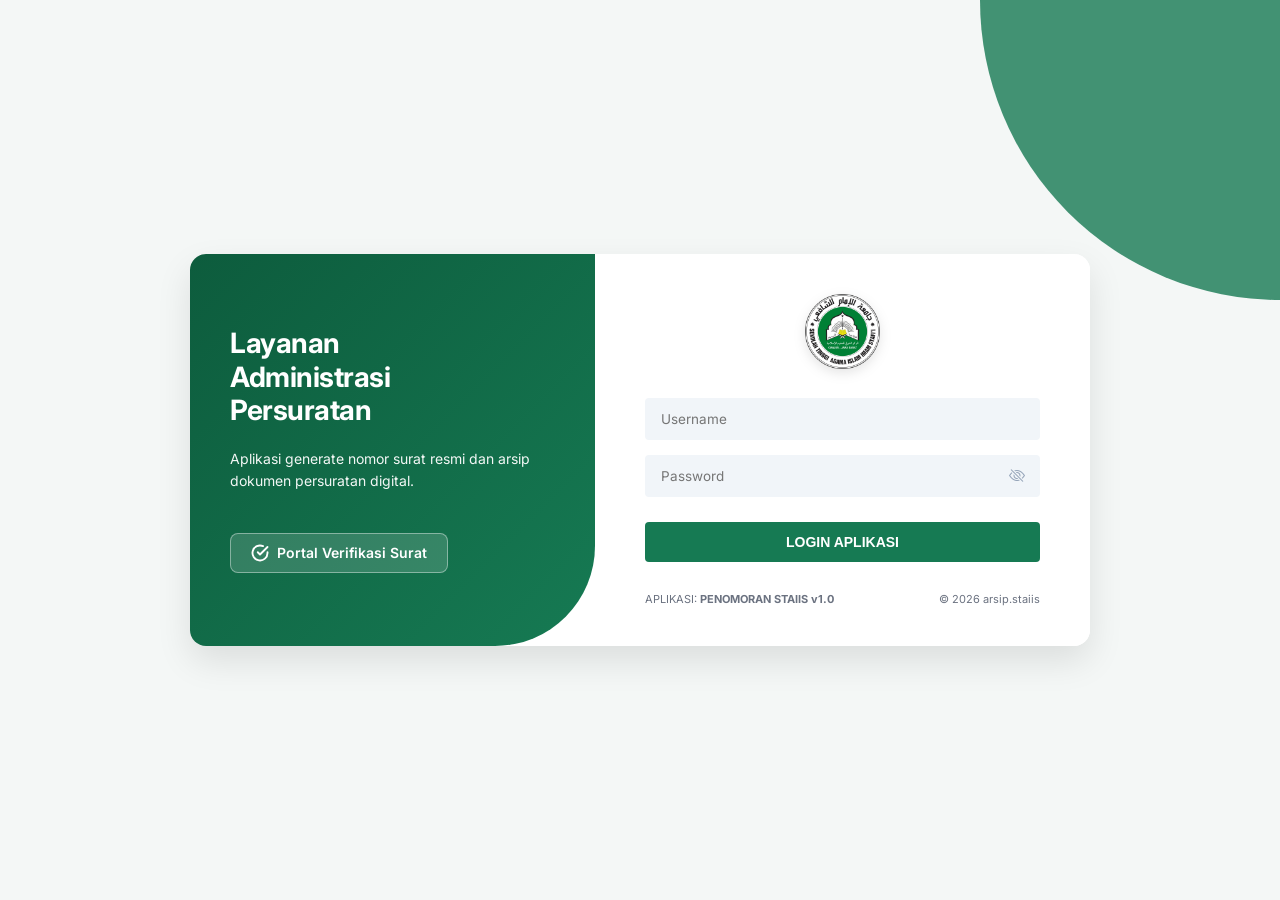
==== index.html @ be19c891 "Update index.html" ====
<!DOCTYPE html>
<html lang="id">
<head>
    <meta charset="UTF-8">
    <meta name="viewport" content="width=device-width, initial-scale=1.0">
    <title>Sistem Penomoran STAIIS</title>
    <!-- Mencegah Browser Menyimpan Cache Halaman -->
    <meta http-equiv="Cache-Control" content="no-cache, no-store, must-revalidate">
    <meta http-equiv="Pragma" content="no-cache">
    <meta http-equiv="Expires" content="0">
    <!-- Font Modern dari Google -->
    <link href="https://fonts.googleapis.com/css2?family=Inter:wght@400;500;600;700&family=Lora:wght@600;700&display=swap" rel="stylesheet">
    
    <!-- Memanggil file CSS yang sudah dipisah -->
    <link rel="stylesheet" href="style.css">
    <script>
    // Mencegah browser menampilkan halaman dari cache setelah logout
    window.addEventListener("pageshow", function (event) {
        if (event.persisted || (performance && performance.getEntriesByType("navigation")[0].type === "back_forward")) {
            // Periksa ulang apakah sesi masih ada di sessionStorage
            if (!sessionStorage.getItem('userRole')) {
                window.location.replace('login.html');
            }
        }
    });
</script>
</head>
<script>
        // GUNAKAN KODE INI:
if (!sessionStorage.getItem('userRole')) {
    // Menampilkan modal modern
    document.getElementById('loginAlertModal').classList.add('show');
    // Mengunci background agar tidak bisa digulir
    document.body.style.overflow = 'hidden'; 
}

// Fungsi saat tombol "Oke, Paham" ditekan
function redirectToLogin() {
    window.location.href = 'login.html';
}
</script>
<body>
    <script>
        // 1. Pengecekan langsung saat halaman dirender
        if (!sessionStorage.getItem('userRole')) {
            window.location.replace('login.html');
        }

        // 2. Pengecekan khusus jika pengguna menekan tombol Back (BFCache)
        window.addEventListener("pageshow", function (event) {
            if (event.persisted || (window.performance && window.performance.navigation.type === 2)) {
                if (!sessionStorage.getItem('userRole')) {
                    window.location.replace('login.html');
                }
            }
        });
    </script>
    
    <!-- (Kode Latar Belakang dan Header Anda di bawah sini) -->
    <!-- HEADER MODERN -->
   <header class="header-section">
        <div class="header-container">
            
            <div class="header-top-wrapper">
                <!-- KIRI: Logo dan Judul -->
                <div class="logo-title-group">
                    <img src="logo.png" alt="Logo STAIIS" class="header-logo">
                    <div class="header-title-wrapper">
                        <span class="overline">LAYANAN ADMINISTRASI PERSURATAN</span>
                        <h1 class="header-title">Sistem Penomoran STAIIS</h1>
                    </div>
                </div>

                <!-- KANAN: Tombol Logout -->
                <button onclick="logoutSistem()" class="btn-logout" title="Keluar Sistem">
                    <svg viewBox="0 0 24 24" width="16" height="16" stroke="currentColor" stroke-width="2.5" fill="none" stroke-linecap="round" stroke-linejoin="round">
                        <path d="M9 21H5a2 2 0 0 1-2-2V5a2 2 0 0 1 2-2h4"></path>
                        <polyline points="16 17 21 12 16 7"></polyline>
                        <line x1="21" y1="12" x2="9" y2="12"></line>
                    </svg>
                    <span class="logout-text">Logout</span>
                </button>
            </div>

            <p class="header-subtitle">Aplikasi pembuatan nomor surat resmi dan arsip dokumen digital.</p>
            
            <div class="nav-tabs">
                <button class="nav-tab active" onclick="switchTab('penomoran', this)">Ambil Nomor</button>
                <button class="nav-tab" onclick="switchTab('upload', this)">Upload Scan</button>
                <button class="nav-tab" onclick="switchTab('arsip', this)">Arsip Dokumen</button>
            </div>
            
        </div>
    </header>

    <!-- KONTEN UTAMA -->
    <main class="main-content">

        <!-- TAB 1: AMBIL NOMOR SURAT -->
        <div id="penomoran" class="tab-content active form-section">
            
            <!-- KOTAK HASIL GABUNGAN MODERN (Pesan, Nomor & QR Code) -->
            <div class="result-box" id="resultBox">
                <button type="button" class="result-close" onclick="document.getElementById('resultBox').style.display='none'" title="Tutup">&times;</button>
                
                <div class="result-header">
                    <div class="success-icon">
                        <svg viewBox="0 0 24 24"><path d="M22 11.08V12a10 10 0 1 1-5.93-9.14" fill="none" stroke="currentColor" stroke-width="2.5" stroke-linecap="round" stroke-linejoin="round"></path><polyline points="22 4 12 14.01 9 11.01" fill="none" stroke="currentColor" stroke-width="2.5" stroke-linecap="round" stroke-linejoin="round"></polyline></svg>
                    </div>
                    <div class="result-header-text">
                        <strong>Nomor berhasil direkam!</strong> Silakan salin nomor, atau klik kanan pada QR Code untuk menyisipkannya ke dalam dokumen surat Anda.
                    </div>
                </div>
            
                <hr class="result-divider">
            
                <!-- Layout Proporsional Flexbox -->
                <div style="display: flex; gap: 24px; align-items: stretch; flex-wrap: wrap;">
                    
                    <!-- Bagian Kiri (Nomor Surat & Keterangan) -->
                    <div style="flex: 1; min-width: 260px; display: flex; flex-direction: column; justify-content: space-between; gap: 14px;">
                        <div>
                            <div class="result-label" style="margin-bottom: 6px;">NOMOR SURAT ANDA:</div>
                            <div class="result-number-container">
                                <div class="result-number" id="resultNumberText"></div>
                                <button type="button" class="copy-btn" onclick="copyNumber()" title="Salin Nomor">
                                    <svg viewBox="0 0 24 24" width="20" height="20" stroke="currentColor" stroke-width="2" fill="none" stroke-linecap="round" stroke-linejoin="round">
                                        <rect x="9" y="9" width="13" height="13" rx="2" ry="2"></rect>
                                        <path d="M5 15H4a2 2 0 0 1-2-2V4a2 2 0 0 1 2-2h9a2 2 0 0 1 2 2v1"></path>
                                    </svg>
                                </button>
                            </div>
                        </div>
                        <div>
                            <div class="result-label" style="margin-bottom: 6px;">KETERANGAN:</div>
                            <div class="result-desc" id="resultDescText" style="margin-top: 0;"></div>
                    </div>
            </div>
                    <!-- Bagian Kanan (QR Code Card) -->
                    <div style="flex: 0 0 auto; background: white; padding: 14px 16px; border-radius: 10px; border: 1px solid #e5e7eb; box-shadow: 0 4px 6px rgba(0,0,0,0.02); display: flex; flex-direction: column; align-items: center; justify-content: center; margin: 0 auto;">
                        <img id="qrCodeImage" src="" alt="QR Code" style="width: 105px; height: 105px; display: block; object-fit: contain;">
                        <div style="font-size: 11px; color: var(--text-gray); margin-top: 8px; font-weight: 600; letter-spacing: 0.5px;">SCAN UNTUK CEK</div>
                    </div>
            
                </div>
            </div>
            <!-- Status Loading Data Referensi -->
            <div id="loadingStatus" style="margin-bottom:15px; color:var(--text-gray); font-size:14px;">Memuat data referensi...</div>
            
            <form id="formPenomoran">
                <div class="form-group">
                    <label class="form-label">Tanggal Surat</label>
                    <input type="date" id="tanggal" class="form-control" required>
                </div>
                <div class="form-group">
                    <label class="form-label">Nama Divisi</label>
                    <select id="divisi" class="form-control" required>
                        <option value="" disabled selected>Memuat referensi...</option>
                    </select>
                </div>
                <div class="form-group">
                    <label class="form-label">Jenis Surat</label>
                    <select id="jenis" class="form-control" required>
                        <option value="" disabled selected>Memuat referensi...</option>
                    </select>
                </div>
                <div class="form-group">
                    <label for="jumlahGenerate" class="form-label">Jumlah Surat</label>
                    <input type="number" id="jumlahGenerate" class="form-control" placeholder="Contoh: 50" min="1" max="100" value="1">
                </div>

                <div class="form-group full-width">
                    <label class="form-label">Keterangan (Wajib Diisi)</label>
                    <input type="text" id="keterangan" class="form-control" required placeholder="Catatan perihal surat..." autocomplete="off">
                </div>

                <button type="submit" id="btnSubmitPenomoran" class="btn-primary full-width">Buat Nomor</button>
            </form>
        </div>

        <!-- TAB 2: UPLOAD BERKAS SCAN -->
        <div id="upload" class="tab-content form-section">
            <form id="formUpload">
                <div class="form-group full-width">
                    <label class="form-label">Nomor Surat (Tanpa Spasi)</label>
                    <input type="text" id="upload_nomor" class="form-control" required placeholder="Contoh: 001/Ket-SK/STAIIS/VII/26" 
                           pattern="[^\s]+" title="Tidak boleh ada spasi" oninput="this.value = this.value.replace(/\s/g, '')">
                </div>
                <div class="form-group full-width file-upload-box">
                    <label class="form-label" style="margin-bottom: 15px;">Upload Hasil Scan (Format PDF)</label>
                    <input type="file" id="upload_file" class="form-control" accept=".pdf" required>
                </div>
                <button type="submit" id="btnSubmitUpload" class="btn-primary full-width">Upload</button>
            </form>
        </div>

        <!-- TAB 3: ARSIP DOKUMEN -->
        <div id="arsip" class="tab-content form-section">
            
            <div class="archive-header-wrapper">
                <div class="archive-controls">
                    <div class="search-box">
                        <!-- Perhatikan penambahan debounceSearch() di sini -->
                        <input type="text" id="searchInput" class="form-control" placeholder="Cari nomor / keterangan..." oninput="debounceSearch()">
                    </div>
                    
                    <div class="archive-actions">
                        <div class="filter-dropdown-wrapper">
                            <button class="icon-btn" id="filterBtn" onclick="toggleFilterMenu()" title="Filter Data">
                                <svg viewBox="0 0 24 24"><polygon points="22 3 2 3 10 12.46 10 19 14 21 14 12.46 22 3"></polygon></svg>
                            </button>
                            <div id="filterMenu" class="filter-menu">
                                <label>Divisi</label>
                                <select id="filterDivisi" onchange="renderTabelArsip()"><option value="">Semua Divisi</option></select>
                                <label>Jenis Surat</label>
                                <select id="filterJenis" onchange="renderTabelArsip()"><option value="">Semua Jenis</option></select>
                                <label>Tahun Akademik</label>
                                <select id="filterTahunAkademik" onchange="renderTabelArsip()"><option value="">Semua Tahun</option></select>
                                <label>Berkas PDF</label>
                                <select id="filterBerkas" onchange="renderTabelArsip()">
                                    <option value="">Semua Berkas</option>
                                    <option value="belum">Belum Ada PDF</option>
                                </select>
                                <button type="button" class="reset-filter-btn" onclick="resetFilter()">Reset Filter</button>
                            </div>
                        </div>

                        <button class="icon-btn" id="sortBtn" onclick="toggleSortOrder()" title="Urutan (Terbaru/Terlama)">
                            <svg id="sortIcon" viewBox="0 0 24 24"><path d="M4 6h16M4 12h10M4 18h4"/></svg>
                        </button>
                        <button class="icon-btn" id="refreshBtn" onclick="handleRefresh()" title="Segarkan Data">
                            <svg id="refreshIcon" viewBox="0 0 24 24">
                                <path d="M21 12a9 9 0 1 1-9-9c2.52 0 4.93 1 6.74 2.74L21 8"></path>
                                <path d="M21 3v5h-5"></path>
                            </svg>
                        </button>
                    </div>
                </div>
            </div>

            <div class="table-scroll-wrapper" id="tableScrollWrapper">
                <table id="mainTable">
                    <thead>
                        <tr id="tableHeaderRow">
                            <th class="col-tanggal">Tanggal</th>
                            <th class="col-ta">Tahun<br>Akademik</th>
                            <th class="col-divisi">Divisi</th>
                            <th class="col-jenis">Jenis</th>
                            <th class="col-nomor">Nomor Surat</th>
                            <th class="col-keterangan">Keterangan</th>
                            <th class="col-berkas">Berkas</th>
                        </tr>
                    </thead>
                    <tbody id="badanTabel">
                        <tr><td colspan="8" style="text-align:center;">Memuat data...</td></tr>
                    </tbody>
                </table>
            </div>
            <!-- MULAI: PAGINATION CONTROLS (BARU) -->
            <div id="paginationControls" style="display: flex; justify-content: space-between; align-items: center; margin-top: 15px; padding: 0 5px; flex-wrap: wrap; gap: 10px;">
                <div id="paginationInfo" style="font-size: 13px; color: #64748b; font-weight: 500;">
                    Menampilkan 0 data
                </div>
                <div style="display: flex; gap: 8px;">
                    <button type="button" id="btnPrevPage" onclick="gantiHalaman(-1)" style="padding: 6px 14px; border: 1px solid #e5e7eb; background: #ffffff; color: #374151; font-weight: 600; border-radius: 6px; cursor: pointer; transition: 0.2s; font-size: 13px;">
                        Sebelumnya
                    </button>
                    <button type="button" id="btnNextPage" onclick="gantiHalaman(1)" style="padding: 6px 14px; border: 1px solid #e5e7eb; background: #ffffff; color: #374151; font-weight: 600; border-radius: 6px; cursor: pointer; transition: 0.2s; font-size: 13px;">
                        Selanjutnya
                    </button>
                </div>
            </div>
        </div>

    </main>

    <!-- TOAST & MODAL -->
    <div id="toast">Pesan notifikasi</div>

    <div id="modalEdit" class="modal-overlay">
        <div class="modal-content">
            <div class="modal-header">
                <h3>Edit Arsip</h3>
                <button class="close-btn" onclick="tutupModal()">&times;</button>
            </div>
            <form id="formEdit">
                <input type="hidden" id="edit_old_nomor">
                <div class="form-group full-width">
                    <label class="form-label">Tanggal Surat</label>
                    <input type="text" id="edit_tanggal" class="form-control" required>
                </div>
                <div class="form-group">
                    <label class="form-label">Divisi</label>
                    <input type="text" id="edit_divisi" class="form-control" required>
                </div>
                <div class="form-group">
                    <label class="form-label">Jenis</label>
                    <input type="text" id="edit_jenis" class="form-control" required>
                </div>
                <div class="form-group full-width">
                    <label class="form-label">Nomor Surat</label>
                    <input type="text" id="edit_nomor" class="form-control" required>
                </div>
                <div class="form-group full-width">
                    <label class="form-label">Keterangan</label>
                    <input type="text" id="edit_keterangan" class="form-control" required>
                </div>
                <div class="form-group full-width">
                    <label for="editBerkas">Link Berkas PDF (Opsional)</label>
                    <input type="url" id="editBerkas" class="form-control" placeholder="Masukkan link Google Drive atau PDF">
                    <small style="color: #64748b; font-size: 11px; margin-top: 5px; display: block;">Kosongkan jika belum ada berkas, atau tempel (paste) link baru untuk memperbarui.</small>
                </div>
                <button type="submit" id="btnSubmitEdit" class="btn-primary full-width">Simpan Perubahan</button>
            </form>
        </div>
    </div>

    <!-- Memanggil file JavaScript yang sudah dipisah -->
     <script src="script.js?v=v14"></script>
<!-- Modal Konfirmasi Logout Modern -->
    <div id="logoutModal" class="custom-modal-overlay">
        <div class="custom-modal-box">
            <div class="custom-modal-icon">
                <svg viewBox="0 0 24 24" width="28" height="28" stroke="currentColor" stroke-width="2" fill="none" stroke-linecap="round" stroke-linejoin="round">
                    <path d="M9 21H5a2 2 0 0 1-2-2V5a2 2 0 0 1 2-2h4"></path>
                    <polyline points="16 17 21 12 16 7"></polyline>
                    <line x1="21" y1="12" x2="9" y2="12"></line>
                </svg>
            </div>
            <h3 class="custom-modal-title">Keluar dari sistem?</h3>
            <p class="custom-modal-desc">Anda harus login kembali untuk dapat mengakses layanan persuratan.</p>
            <div class="custom-modal-actions">
                <button class="btn-cancel" onclick="tutupLogoutModal()">Batal</button>
                <button class="btn-confirm-logout" onclick="prosesLogout()">Keluar</button>
            </div>
        </div>
    </div>
    <!-- Modal Peringatan Belum Login -->
    <div id="loginAlertModal" class="custom-modal-overlay">
        <div class="custom-modal-box">
            <!-- Ikon Gembok (Kuning/Oranye) -->
            <div class="custom-modal-icon" style="background: #fef3c7; color: #d97706;">
                <svg viewBox="0 0 24 24" width="28" height="28" stroke="currentColor" stroke-width="2" fill="none" stroke-linecap="round" stroke-linejoin="round">
                    <rect x="3" y="11" width="18" height="11" rx="2" ry="2"></rect>
                    <path d="M7 11V7a5 5 0 0 1 10 0v4"></path>
                </svg>
            </div>
            <h3 class="custom-modal-title">Akses Ditolak</h3>
            <p class="custom-modal-desc">Anda belum login! Silakan login terlebih dahulu untuk mengakses layanan persuratan.</p>
            <div class="custom-modal-actions">
                <button class="btn-confirm-login" onclick="redirectToLogin()">Oke, Paham</button>
            </div>
        </div>
    </div>
    <!-- Notifikasi Modern (Toast) -->
    <div id="toastNotification" class="toast-notification">
        <svg viewBox="0 0 24 24" width="20" height="20" stroke="currentColor" stroke-width="2" fill="none" stroke-linecap="round" stroke-linejoin="round">
            <path d="M22 11.08V12a10 10 0 1 1-5.93-9.14"></path>
            <polyline points="22 4 12 14.01 9 11.01"></polyline>
        </svg>
        <span id="toastMessage">Teks berhasil disalin!</span>
    </div>
</body>
</html>
---- style.css ----
:root {
    /* Warna Modern */
    --primary-dark: #0d5c3d;
    --primary-light: #167a53;
    --bg-color: #f4f7f6;
    --card-bg: #ffffff;
    --text-dark: #1f2937;
    --text-gray: #6b7280;
    --border-color: #e5e7eb;
    --radius-lg: 16px;
    --radius-md: 12px;
    --shadow-sm: 0 4px 6px -1px rgba(0, 0, 0, 0.05);
    --shadow-md: 0 10px 15px -3px rgba(0, 0, 0, 0.05);

    /* Warna Fungsional (dipertahankan dari kode lama) */
    --staiis-green: #128246;
    --staiis-green-hover: #0e6b39;
    --bg-light: #f7f9fc;
    --border-light: #e1e4e8;
    --warning-bg: #ecfdf5;
    --warning-text: #065f46;
    --warning-border: #a5d6a7;
}

* { margin: 0; padding: 0; box-sizing: border-box; }
body { font-family: 'Inter', sans-serif; background-color: var(--bg-color); color: var(--text-dark); padding-bottom: 50px; }

/* --- HEADER & NAVIGATION MODERN --- */
.header-section {
    background: linear-gradient(135deg, var(--primary-dark) 0%, var(--primary-light) 100%);
    color: white;
    padding: 40px 20px 80px 20px;
    border-bottom-left-radius: 24px;
    border-bottom-right-radius: 24px;
}
.header-container { max-width: 1050px; margin: 0 auto; }
.overline { font-size: 12px; text-transform: uppercase; letter-spacing: 1.5px; font-weight: 600; color: #a7f3d0; margin-bottom: 12px; display: block; }
.header-title { font-family: 'Lora', serif; font-size: 36px; font-weight: 700; line-height: 1.2; margin-bottom: 12px; }
.header-subtitle { font-size: 15px; color: #d1fae5; margin-bottom: 30px; max-width: 600px; }

.nav-tabs { display: flex; gap: 20px; border-bottom: 1px solid rgba(255,255,255,0.2); overflow-x: auto; }
.nav-tab {
    background: none; border: none; color: white; font-family: inherit; font-size: 14px; font-weight: 600;
    padding-bottom: 12px; text-transform: uppercase; opacity: 0.7; transition: 0.3s; white-space: nowrap; cursor: pointer;
}
.nav-tab.active { opacity: 1; border-bottom: 3px solid white; }

/* --- EFEK HOVER TAB NAVIGASI (Garis Bawah & Terangkat) --- */

.nav-tab {
    transition: all 0.3s ease;
    /* Memberikan garis bawah transparan secara default agar letak teks tidak "melompat/goyang" saat disorot */
    border-bottom: 3px solid transparent; 
}

.nav-tab:not(.active):hover {
    background-color: transparent; /* Tanpa background kotak */
    color: #ffffff; /* Teks putih menyala */
    opacity: 0.7; /* Tingkat keredupan (70% terlihat, 30% transparan) */
    transform: translateY(-2px); /* Efek teks dan garis terangkat naik */
    border-bottom: 3px solid rgba(255, 255, 255, 0.7); /* Memunculkan garis bawah putih yang juga redup */
    cursor: pointer;
}
/* --- MAIN CONTENT & FORMS --- */
.main-content { max-width: 1050px; margin: -40px auto 40px auto; padding: 0 20px; }
.tab-content { display: none; }
.tab-content.active { display: block; animation: fadeIn 0.4s; }
@keyframes fadeIn { from { opacity: 0; transform: translateY(10px); } to { opacity: 1; transform: translateY(0); } }

.form-section { background-color: var(--card-bg); border-radius: var(--radius-lg); padding: 30px; box-shadow: var(--shadow-md); border: 1px solid var(--border-color); }
form { display: grid; grid-template-columns: 1fr 1fr; gap: 20px; }
.form-group { display: flex; flex-direction: column; }
.form-label { display: block; font-size: 13px; font-weight: 600; color: var(--text-dark); margin-bottom: 8px; text-transform: uppercase; }

.form-control {
    width: 100%; padding: 12px 16px; border: 1px solid var(--border-color); border-radius: 8px;
    font-size: 15px; color: var(--text-dark); background-color: #f9fafb; transition: all 0.2s ease; font-family: inherit;
}
.form-control:focus { outline: none; border-color: var(--primary-light); background-color: white; box-shadow: 0 0 0 3px rgba(22, 122, 83, 0.1); }
.full-width { grid-column: 1 / -1; }

.btn-primary {
    background: var(--primary-dark); color: white; border: none; padding: 16px; border-radius: 10px;
    font-size: 16px; font-weight: 700; cursor: pointer; margin-top: 10px; transition: all 0.2s; font-family: inherit;
}
.btn-primary:hover:not(:disabled) { background: var(--primary-light); box-shadow: 0 6px 12px rgba(18, 130, 70, 0.3); }
.btn-primary:disabled { background: #cbd5e0; cursor: wait; }

.file-upload-box { border: 2px dashed var(--border-color); padding: 30px; text-align: center; border-radius: 10px; background: #f9fafb; }

/* --- NOTIFIKASI TANDA X DI KANAN ATAS --- */
.reminder-box {
    display: none; background: var(--warning-bg); border: 1px solid var(--warning-border);
    color: var(--warning-text); padding: 16px 40px 16px 16px; border-radius: var(--radius-md); margin-bottom: 25px; font-size: 14px; position: relative;
}
.reminder-close {
    position: absolute; top: 12px; right: 16px; background: none; border: none;
    font-size: 20px; cursor: pointer; color: var(--warning-text); line-height: 1; font-weight: bold;
}

/* --- TABEL & ARSIP --- */
.archive-header-wrapper { position: sticky; top: 0; background: #ffffff; z-index: 99; padding-bottom: 5px; margin-bottom: 15px;}
.archive-controls { display: flex; gap: 15px; align-items: center; flex-wrap: wrap; justify-content: space-between; padding: 10px 0; }
.search-box { width: 280px; }

.archive-actions { display: flex; gap: 10px; align-items: center; }
.filter-dropdown-wrapper { position: relative; }
/* --- EFEK INTERAKTIF MODERN UNTUK IKON KONTROL (FILTER/SORT) --- */
.icon-btn {
    background: var(--card-bg); 
    border: 1px solid var(--border-color); 
    padding: 12px 15px; 
    border-radius: 12px; 
    cursor: pointer; 
    display: flex; 
    align-items: center; 
    justify-content: center; 
    color: var(--text-gray);
    box-shadow: 0 2px 4px rgba(0,0,0,0.02);
    /* Animasi halus saat disorot mouse */
    transition: all 0.3s cubic-bezier(0.4, 0, 0.2, 1); 
}
.icon-btn:hover { 
    background: #ffffff; 
    border-color: var(--staiis-green); 
    color: var(--staiis-green);
    transform: translateY(-3px); /* Efek melayang (naik) */
    box-shadow: 0 6px 12px rgba(18, 130, 70, 0.15); /* Bayangan hijau */
}
/* --- PENGATURAN IKON MODERN (OUTLINE/GARIS) --- */
.icon-btn svg { 
    width: 18px; 
    height: 18px; 
    fill: none; /* Matikan isian padat */
    stroke: currentColor; /* Gunakan warna garis */
    stroke-width: 2; /* Ketebalan garis */
    stroke-linecap: round; /* Ujung garis membulat lembut */
    stroke-linejoin: round;
    transition: transform 0.3s ease; 
}
.icon-btn:hover svg {
    transform: scale(1.15); 
}

.action-icon-btn svg { 
   width: 16px; 
    height: 16px; 
    fill: none; /* Menghilangkan warna blok/padat */
    stroke: currentColor; /* Menghidupkan garis tepi ikon */
    stroke-width: 2; /* Ketebalan garis pensil dan kotak */
    stroke-linecap: round; 
    stroke-linejoin: round;
}
.icon-btn.active-filter { background: var(--staiis-green); color: white; border-color: var(--staiis-green); }

/* --- EFEK UNTUK IKON DI DALAM TABEL (EDIT & PDF) --- */
.action-icon-btn { 
    background: #f9fafb; 
    border: 1px solid transparent; 
    cursor: pointer; 
    color: var(--text-gray); 
    padding: 8px; 
    border-radius: 8px; 
    transition: all 0.3s ease; 
}
.action-icon-btn:hover { 
    background: #ecfdf5; 
    border-color: #a7f3d0;
    color: var(--staiis-green); 
    transform: scale(1.15); /* Tombol membesar secara keseluruhan */
    box-shadow: 0 4px 6px rgba(0,0,0,0.05);
}
.action-icon-btn svg { width: 16px; height: 16px; fill: currentColor; }
@keyframes spin { 0% { transform: rotate(0deg); } 100% { transform: rotate(360deg); } }
.spin { animation: spin 0.6s linear; }

.filter-menu {
    display: none; position: absolute; right: 0; top: 50px; background: white; border: 1px solid var(--border-light);
    border-radius: 12px; box-shadow: 0 10px 25px rgba(0,0,0,0.1); padding: 15px; z-index: 101; width: 260px;
}
.filter-menu.show { display: block; animation: fadeIn 0.2s; }
.filter-menu label { font-size: 11px; font-weight: 700; text-transform: uppercase; color: var(--text-gray); margin-top: 10px; display: block; }
.filter-menu select { width: 100%; padding: 8px 10px; margin-top: 4px; font-size: 13px; border-radius: 8px; border: 1px solid var(--border-light); }
.reset-filter-btn { background: var(--staiis-green); color: white; border: none; width: 100%; margin-top: 15px; padding: 10px; border-radius: 8px; font-size: 13px; font-weight: 600; cursor: pointer; transition: background 0.2s; }

.table-scroll-wrapper {
    overflow-x: auto; 
    overflow-y: auto;
    position: relative;
    
    height: auto !important;
    min-height: 0 !important; 
    margin-bottom: 0;
    
    border: 1px solid var(--border-light); 
    border-radius: 12px; 
    background: white; 
    scrollbar-width: thin;
}
table { width: 100%; border-collapse: collapse; font-size: 13px; }
td { padding: 12px 14px; border-bottom: 1px solid var(--border-light); }
th { 
    position: sticky; top: 0; background: var(--bg-light) !important; font-weight: 600; font-size: 11.5px; 
    text-transform: uppercase; color: var(--text-gray); white-space: nowrap; text-align: center !important;
    padding: 14px 12px; border-bottom: 2px solid var(--border-light); z-index: 98;
}
tr:hover td { background-color: #fafafa; }

.col-tanggal { white-space: nowrap; width: 85px; text-align: center; }
.col-ta { text-align: center; white-space: nowrap; width: 70px; }
.col-divisi { width: 60px; text-align: center; }
.col-jenis { width: 80px; text-align: center; }
.col-nomor { white-space: nowrap; font-weight: bold; font-size: 12.5px; }
.col-keterangan { width: auto; max-width: 220px; white-space: normal; word-wrap: break-word; line-height: 1.4; }
.col-berkas { text-align: center; width: 65px; }
.col-aksi { text-align: center; width: 40px; }

.action-icon-btn { background: none; border: none; cursor: pointer; color: var(--text-gray); padding: 6px; border-radius: 6px; transition: all 0.2s; }
.action-icon-btn:hover { background: var(--bg-light); color: var(--staiis-green); }
.action-icon-btn svg { width: 18px; height: 18px; fill: currentColor; }

.badge-pdf, .badge-empty { display: inline-flex; align-items: center; justify-content: center; width: 60px; height: 26px; border-radius: 6px; font-size: 11px; font-weight: 600; text-decoration: none; white-space: nowrap; }
.badge-pdf { background: var(--staiis-green); color: white; transition: background 0.2s; }
.badge-empty { background: #fff5f5; color: #e53e3e; border: 1px solid #fed7d7; }

/* SOLUSI DOUBLE SCROLLBAR: Mematikan paksa proxy scrollbar yang menumpuk */
.bottom-scrollbar-proxy { 
    display: none !important; 
}
.bottom-scrollbar-content { height: 1px; }

/* Modal & Toast & Proxy Scrollbar */
#toast { visibility: hidden; min-width: 250px; background-color: #212529; color: #fff; text-align: center; border-radius: 8px; padding: 14px 20px; position: fixed; z-index: 1000; left: 50%; bottom: 30px; transform: translateX(-50%); font-size: 14px; box-shadow: 0 5px 15px rgba(0,0,0,0.2); transition: visibility 0.5s, opacity 0.5s, transform 0.5s; opacity: 0; }
#toast.show { visibility: visible; opacity: 1; transform: translateX(-50%) translateY(0); }

.modal-overlay { display: none; position: fixed; top: 0; left: 0; width: 100%; height: 100%; background: rgba(0,0,0,0.5); z-index: 999; justify-content: center; align-items: center; }
.modal-content { background: white; padding: 30px; border-radius: 12px; width: 90%; max-width: 500px; max-height: 90vh; overflow-y: auto; }
.modal-header { display: flex; justify-content: space-between; align-items: center; margin-bottom: 20px; border-bottom: 1px solid var(--border-light); padding-bottom: 10px; }
.close-btn { background: none; border: none; font-size: 24px; cursor: pointer; color: var(--text-gray); }

.bottom-scrollbar-proxy { width: 100%; height: 14px; overflow-x: auto; overflow-y: hidden; background: rgba(247, 249, 252, 0.95); border: 1px solid var(--border-light); border-top: none; border-bottom-left-radius: 12px; border-bottom-right-radius: 12px; display: none; margin-top: -1px; }
.bottom-scrollbar-content { height: 1px; }

@media (max-width: 768px) { form { grid-template-columns: 1fr; } }
/* --- PERBAIKAN POP-UP FILTER UNTUK HP --- */
@media (max-width: 600px) {
    .filter-menu {
        right: auto; /* Mematikan tarikan ke arah kiri */
        left: 0;     /* Mengunci menu di kiri agar memanjang ke kanan */
        width: 280px; /* Menyesuaikan lebar maksimal untuk layar HP */
    }
}
/* --- KOTAK HASIL GENERATE NOMOR (Diperbarui) --- */
.result-box {
    display: none; 
    background: #f0fdf4; 
    border: 1px solid #bbf7d0; 
    padding: 24px;
    border-radius: var(--radius-lg);
    margin-top: 15px; /* Memberikan jarak agar tidak menempel ke isian form */
    margin-bottom: 35px; 
    position: relative;
    text-align: left; /* Teks rata kiri agar lebih profesional */
    animation: fadeIn 0.4s;
    box-shadow: 0 4px 10px rgba(0,0,0,0.03);
}

.result-close {
    position: absolute;
    top: 15px;
    right: 15px;
    background: none;
    border: none;
    font-size: 26px;
    cursor: pointer;
    color: #9ca3af;
    line-height: 1;
    transition: color 0.2s;
}
.result-close:hover { color: #ef4444; }

/* Struktur Header dalam Kotak (Ikon & Teks Notifikasi) */
.result-header {
    display: flex;
    align-items: flex-start;
    gap: 12px;
    margin-bottom: 16px;
}
.success-icon {
    color: var(--staiis-green);
    flex-shrink: 0;
    margin-top: 2px;
}
.success-icon svg { width: 24px; height: 24px; }
.result-header-text {
    font-size: 14px;
    color: var(--text-dark);
    line-height: 1.5;
}
.result-header-text strong {
    color: var(--primary-dark);
    display: block;
    margin-bottom: 2px;
    font-size: 15px;
}

/* Garis Pembatas Halus */
.result-divider {
    border: 0;
    height: 1px;
    background: #d1fae5;
    margin: 16px 0;
}

.result-label {
    font-size: 12px;
    font-weight: 700;
    color: var(--primary-dark);
    text-transform: uppercase;
    margin-bottom: 10px;
}

/* Penjajaran kolom nomor dan copy */
.result-number-container {
    display: flex;
    align-items: stretch; 
    justify-content: flex-start;
    gap: 12px;
    margin-bottom: 16px;
    width: 100%;
}

.result-number {
    font-size: 17px; 
    font-weight: 700;
    color: var(--primary-dark);
    padding: 12px 18px;
    background: white;
    border: 1px solid #a7f3d0;
    border-radius: 8px;
    white-space: nowrap; 
    overflow-x: auto; 
    scrollbar-width: none; 
    flex-grow: 1; 
    text-align: left;
    box-shadow: inset 0 2px 4px rgba(0,0,0,0.02);
}
.result-number::-webkit-scrollbar { display: none; }

/* Tombol Copy (Hijau Solid) */
.copy-btn {
    background: var(--staiis-green);
    color: white; 
    border: none;
    border-radius: 8px;
    padding: 0 18px;
    cursor: pointer;
    display: flex;
    align-items: center;
    justify-content: center;
    transition: all 0.3s ease;
    flex-shrink: 0; 
    box-shadow: 0 4px 6px rgba(18, 130, 70, 0.2);
}
.copy-btn:hover {
    background: var(--staiis-green-hover); 
    transform: translateY(-2px); 
    box-shadow: 0 6px 12px rgba(18, 130, 70, 0.3);
}

/* Kotak keterangan khusus jika panjang */
.result-desc {
    font-size: 14px;
    color: var(--text-gray);
    line-height: 1.5;
    background: white;
    padding: 12px 16px;
    border-radius: 8px;
    border: 1px solid #e5e7eb;
}
}
/* --- ANIMASI LOADING SPINNER PADA TOMBOL --- */
.spinner {
    display: inline-block;
    width: 16px;
    height: 16px;
    border: 2.5px solid rgba(255, 255, 255, 0.3); /* Lingkaran dasar transparan */
    border-radius: 50%;
    border-top-color: #ffffff; /* Sisi atas berwarna putih terang */
    animation: spin 0.8s linear infinite; /* Kecepatan putaran */
    margin-right: 8px;
    vertical-align: middle;
    margin-top: -2px;
}

@keyframes spin {
    0% { transform: rotate(0deg); }
    100% { transform: rotate(360deg); }
}

/* --- KUSTOMISASI SCROLLBAR TABEL (MULAI DARI BAWAH HEADER) --- */
.table-scroll-wrapper::-webkit-scrollbar {
    width: 8px;
    height: 8px;
}

.table-scroll-wrapper::-webkit-scrollbar-track {
    background: #f7f9fc; /* Disamakan dengan warna abu-abu header agar terlihat menyatu */
    border-radius: 0 12px 12px 0;
}
.table-scroll-wrapper::-webkit-scrollbar-thumb {
    background-color: #cbd5e0;
    border-radius: 8px;
    border: 2px solid #f7f9fc; /* Memberikan ilusi jarak/margin */
}

.table-scroll-wrapper::-webkit-scrollbar-thumb:hover {
    background-color: #94a3b8;
}
/* --- KUSTOM MODAL KONFIRMASI (LOGOUT) --- */
.custom-modal-overlay {
    display: none; /* Sembunyikan secara default */
    position: fixed;
    top: 0; left: 0; width: 100%; height: 100%;
    background: rgba(17, 24, 39, 0.4); 
    backdrop-filter: blur(4px); /* Efek blur modern */
    z-index: 9999;
    justify-content: center;
    align-items: center;
    opacity: 0;
    transition: opacity 0.3s ease;
}

.custom-modal-overlay.show {
    display: flex;
    opacity: 1;
}

.custom-modal-box {
    background: #ffffff;
    width: 90%;
    max-width: 360px;
    border-radius: 16px;
    padding: 24px;
    text-align: center;
    box-shadow: 0 20px 25px -5px rgba(0, 0, 0, 0.1), 0 10px 10px -5px rgba(0, 0, 0, 0.04);
    transform: scale(0.95) translateY(10px);
    transition: all 0.3s cubic-bezier(0.4, 0, 0.2, 1);
}

.custom-modal-overlay.show .custom-modal-box {
    transform: scale(1) translateY(0);
}

.custom-modal-icon {
    display: inline-flex;
    justify-content: center;
    align-items: center;
    width: 56px;
    height: 56px;
    border-radius: 50%;
    background: #fee2e2;
    color: #ef4444;
    margin-bottom: 16px;
}

.custom-modal-title {
    font-size: 18px;
    font-weight: 700;
    color: var(--text-dark);
    margin-bottom: 8px;
}

.custom-modal-desc {
    font-size: 14px;
    color: var(--text-gray);
    margin-bottom: 24px;
    line-height: 1.5;
}

.custom-modal-actions {
    display: flex;
    gap: 12px;
}

.custom-modal-actions button {
    flex: 1;
    padding: 10px 0;
    border-radius: 8px;
    font-weight: 600;
    font-size: 14px;
    cursor: pointer;
    transition: all 0.2s;
    border: none;
}

.btn-cancel {
    background: #f1f5f9;
    color: #475569;
}
.btn-cancel:hover {
    background: #e2e8f0;
    color: #1e293b;
}

.btn-confirm-logout {
    background: #ef4444;
    color: white;
    box-shadow: 0 4px 6px rgba(239, 68, 68, 0.2);
}
.btn-confirm-logout:hover {
    background: #dc2626;
    box-shadow: 0 6px 12px rgba(239, 68, 68, 0.3);
}
/* Tombol Tunggal untuk Peringatan Login */
.btn-confirm-login {
    background: var(--primary-dark);
    color: white;
    box-shadow: 0 4px 6px rgba(13, 92, 61, 0.2);
    width: 100%; /* Dibuat melebar penuh karena hanya ada 1 tombol */
}
.btn-confirm-login:hover {
    background: var(--primary-light);
    box-shadow: 0 6px 12px rgba(13, 92, 61, 0.3);
}
/* =========================================
   HEADER RESPONSIVE (DESKTOP & MOBILE)
========================================= */
.header-top-wrapper {
    display: flex;
    justify-content: space-between; /* Menjauhkan kiri (logo) dan kanan (logout) */
    align-items: center;
    width: 100%;
    margin-bottom: 25px;
    position: relative;
}

.logo-title-group {
    display: flex;
    align-items: center;
    gap: 30px; /* Jarak antara logo dan judul */
}

.header-logo {
    width: 80px;
    height: 80px;
    object-fit: cover;
    border-radius: 50%;
    border: 3px solid rgba(255, 255, 255, 0.9);
    box-shadow: 0 4px 12px rgba(0,0,0,0.2);
    flex-shrink: 0;
}

.header-title-wrapper .overline { margin-bottom: 6px; }
.header-title-wrapper .header-title { margin-bottom: 0; }

.btn-logout {
    background: rgba(255, 255, 255, 0.15);
    color: #ffffff;
    border: 1px solid rgba(255, 255, 255, 0.3);
    padding: 8px 16px;
    border-radius: 8px;
    font-size: 13px;
    font-weight: 600;
    cursor: pointer;
    display: inline-flex;
    align-items: center;
    gap: 6px;
    transition: all 0.2s ease;
}

.btn-logout:hover {
    background: rgba(239, 68, 68, 0.9);
    border-color: transparent;
}

/* --- KHUSUS LAYAR HP --- */
@media (max-width: 768px) {
    .header-top-wrapper {
        flex-direction: column;
        justify-content: center;
        text-align: center;
    }

    .logo-title-group {
        flex-direction: column;
        gap: 15px;
        margin-top: 15px;
    }

    .header-title-wrapper, .header-subtitle {
        text-align: center;
    }

    .header-subtitle {
        margin: 10px auto 20px auto;
        max-width: 90%;
    }

    /* Ubah Logout jadi bulat di pojok kanan atas */
    .btn-logout {
        position: absolute;
        top: 0;
        right: 0;
        padding: 10px;
        border-radius: 50%;
        border: none;
    }

    .btn-logout .logout-text {
        display: none; /* Sembunyikan tulisan di HP */
    }
}
/* --- TOAST NOTIFICATION (NOTIFIKASI MODERN) --- */
.toast-notification {
    visibility: hidden;
    min-width: 250px;
    background-color: #1f2937; /* Warna latar gelap elegan */
    color: #ffffff;
    text-align: center;
    border-radius: 50px; /* Bentuk pil/melengkung penuh */
    padding: 12px 24px;
    position: fixed;
    z-index: 9999;
    left: 50%;
    bottom: 30px;
    transform: translateX(-50%);
    display: flex;
    align-items: center;
    justify-content: center;
    gap: 10px;
    box-shadow: 0 10px 25px rgba(0,0,0,0.2);
    font-size: 14px;
    font-weight: 500;
    opacity: 0;
    transition: opacity 0.3s ease, bottom 0.3s ease, visibility 0.3s;
}

.toast-notification.show {
    visibility: visible;
    opacity: 1;
    bottom: 50px; /* Muncul dengan efek bergeser ke atas */
}

/* Warna ikon centang hijau */
.toast-notification svg {
    color: #10b981; 
}
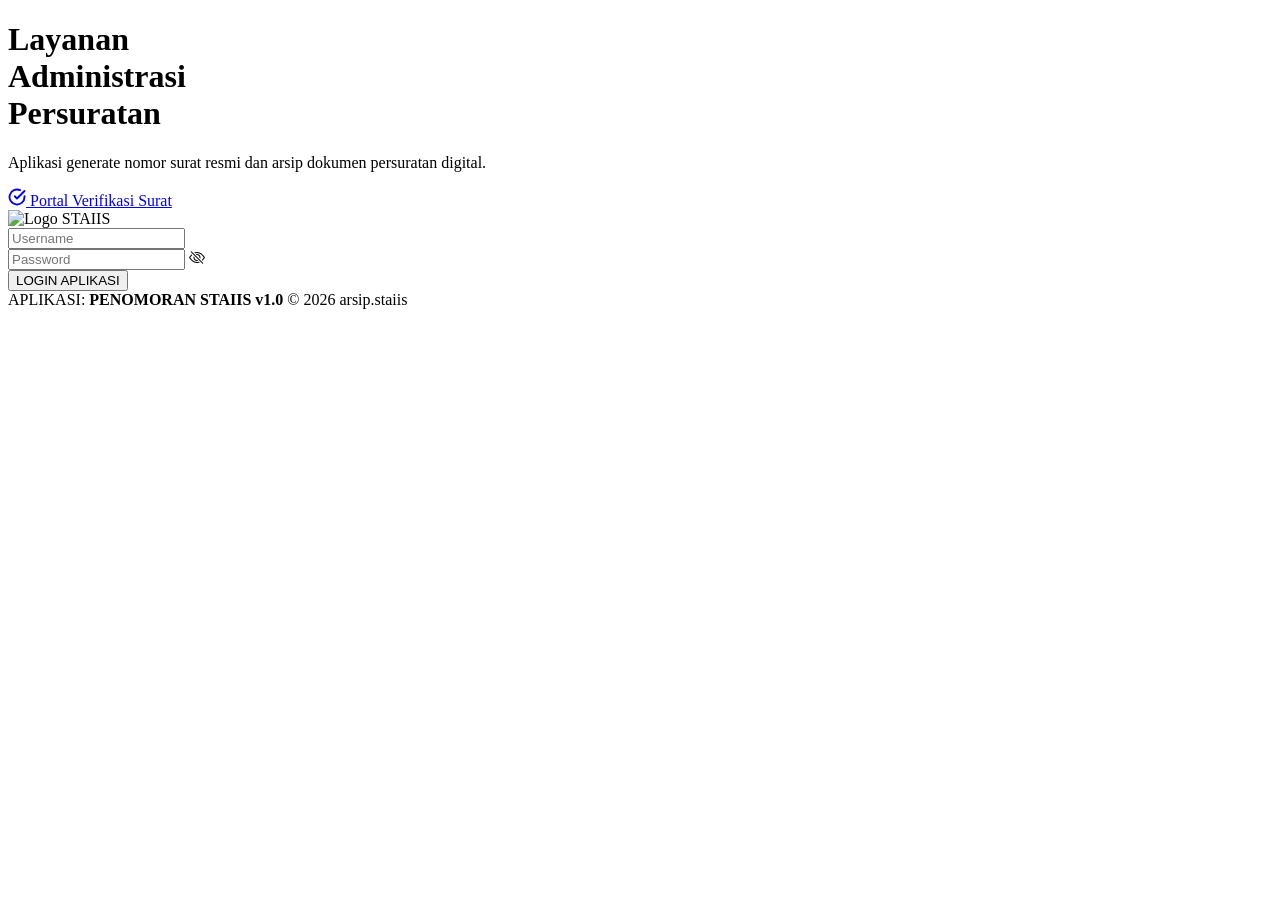
==== commit e8a55a03: "Update index.html" ====
--- a/index.html
+++ b/index.html
@@ -12,7 +12,7 @@
     <link href="https://fonts.googleapis.com/css2?family=Inter:wght@400;500;600;700&family=Lora:wght@600;700&display=swap" rel="stylesheet">
     
     <!-- Memanggil file CSS yang sudah dipisah -->
-    <link rel="stylesheet" href="style.css">
+    <link rel="stylesheet" href="css/style.css">
     <script>
     // Mencegah browser menampilkan halaman dari cache setelah logout
     window.addEventListener("pageshow", function (event) {
--- a/css/style.css
+++ b/css/style.css
@@ -0,0 +1,648 @@
+:root {
+    /* Warna Modern */
+    --primary-dark: #0d5c3d;
+    --primary-light: #167a53;
+    --bg-color: #f4f7f6;
+    --card-bg: #ffffff;
+    --text-dark: #1f2937;
+    --text-gray: #6b7280;
+    --border-color: #e5e7eb;
+    --radius-lg: 16px;
+    --radius-md: 12px;
+    --shadow-sm: 0 4px 6px -1px rgba(0, 0, 0, 0.05);
+    --shadow-md: 0 10px 15px -3px rgba(0, 0, 0, 0.05);
+
+    /* Warna Fungsional (dipertahankan dari kode lama) */
+    --staiis-green: #128246;
+    --staiis-green-hover: #0e6b39;
+    --bg-light: #f7f9fc;
+    --border-light: #e1e4e8;
+    --warning-bg: #ecfdf5;
+    --warning-text: #065f46;
+    --warning-border: #a5d6a7;
+}
+
+* { margin: 0; padding: 0; box-sizing: border-box; }
+body { font-family: 'Inter', sans-serif; background-color: var(--bg-color); color: var(--text-dark); padding-bottom: 50px; }
+
+/* --- HEADER & NAVIGATION MODERN --- */
+.header-section {
+    background: linear-gradient(135deg, var(--primary-dark) 0%, var(--primary-light) 100%);
+    color: white;
+    padding: 40px 20px 80px 20px;
+    border-bottom-left-radius: 24px;
+    border-bottom-right-radius: 24px;
+}
+.header-container { max-width: 1050px; margin: 0 auto; }
+.overline { font-size: 12px; text-transform: uppercase; letter-spacing: 1.5px; font-weight: 600; color: #a7f3d0; margin-bottom: 12px; display: block; }
+.header-title { font-family: 'Lora', serif; font-size: 36px; font-weight: 700; line-height: 1.2; margin-bottom: 12px; }
+.header-subtitle { font-size: 15px; color: #d1fae5; margin-bottom: 30px; max-width: 600px; }
+
+.nav-tabs { display: flex; gap: 20px; border-bottom: 1px solid rgba(255,255,255,0.2); overflow-x: auto; }
+.nav-tab {
+    background: none; border: none; color: white; font-family: inherit; font-size: 14px; font-weight: 600;
+    padding-bottom: 12px; text-transform: uppercase; opacity: 0.7; transition: 0.3s; white-space: nowrap; cursor: pointer;
+}
+.nav-tab.active { opacity: 1; border-bottom: 3px solid white; }
+
+/* --- EFEK HOVER TAB NAVIGASI (Garis Bawah & Terangkat) --- */
+
+.nav-tab {
+    transition: all 0.3s ease;
+    /* Memberikan garis bawah transparan secara default agar letak teks tidak "melompat/goyang" saat disorot */
+    border-bottom: 3px solid transparent; 
+}
+
+.nav-tab:not(.active):hover {
+    background-color: transparent; /* Tanpa background kotak */
+    color: #ffffff; /* Teks putih menyala */
+    opacity: 0.7; /* Tingkat keredupan (70% terlihat, 30% transparan) */
+    transform: translateY(-2px); /* Efek teks dan garis terangkat naik */
+    border-bottom: 3px solid rgba(255, 255, 255, 0.7); /* Memunculkan garis bawah putih yang juga redup */
+    cursor: pointer;
+}
+/* --- MAIN CONTENT & FORMS --- */
+.main-content { max-width: 1050px; margin: -40px auto 40px auto; padding: 0 20px; }
+.tab-content { display: none; }
+.tab-content.active { display: block; animation: fadeIn 0.4s; }
+@keyframes fadeIn { from { opacity: 0; transform: translateY(10px); } to { opacity: 1; transform: translateY(0); } }
+
+.form-section { background-color: var(--card-bg); border-radius: var(--radius-lg); padding: 30px; box-shadow: var(--shadow-md); border: 1px solid var(--border-color); }
+form { display: grid; grid-template-columns: 1fr 1fr; gap: 20px; }
+.form-group { display: flex; flex-direction: column; }
+.form-label { display: block; font-size: 13px; font-weight: 600; color: var(--text-dark); margin-bottom: 8px; text-transform: uppercase; }
+
+.form-control {
+    width: 100%; padding: 12px 16px; border: 1px solid var(--border-color); border-radius: 8px;
+    font-size: 15px; color: var(--text-dark); background-color: #f9fafb; transition: all 0.2s ease; font-family: inherit;
+}
+.form-control:focus { outline: none; border-color: var(--primary-light); background-color: white; box-shadow: 0 0 0 3px rgba(22, 122, 83, 0.1); }
+.full-width { grid-column: 1 / -1; }
+
+.btn-primary {
+    background: var(--primary-dark); color: white; border: none; padding: 16px; border-radius: 10px;
+    font-size: 16px; font-weight: 700; cursor: pointer; margin-top: 10px; transition: all 0.2s; font-family: inherit;
+}
+.btn-primary:hover:not(:disabled) { background: var(--primary-light); box-shadow: 0 6px 12px rgba(18, 130, 70, 0.3); }
+.btn-primary:disabled { background: #cbd5e0; cursor: wait; }
+
+.file-upload-box { border: 2px dashed var(--border-color); padding: 30px; text-align: center; border-radius: 10px; background: #f9fafb; }
+
+/* --- NOTIFIKASI TANDA X DI KANAN ATAS --- */
+.reminder-box {
+    display: none; background: var(--warning-bg); border: 1px solid var(--warning-border);
+    color: var(--warning-text); padding: 16px 40px 16px 16px; border-radius: var(--radius-md); margin-bottom: 25px; font-size: 14px; position: relative;
+}
+.reminder-close {
+    position: absolute; top: 12px; right: 16px; background: none; border: none;
+    font-size: 20px; cursor: pointer; color: var(--warning-text); line-height: 1; font-weight: bold;
+}
+
+/* --- TABEL & ARSIP --- */
+.archive-header-wrapper { position: sticky; top: 0; background: #ffffff; z-index: 99; padding-bottom: 5px; margin-bottom: 15px;}
+.archive-controls { display: flex; gap: 15px; align-items: center; flex-wrap: wrap; justify-content: space-between; padding: 10px 0; }
+.search-box { width: 280px; }
+
+.archive-actions { display: flex; gap: 10px; align-items: center; }
+.filter-dropdown-wrapper { position: relative; }
+/* --- EFEK INTERAKTIF MODERN UNTUK IKON KONTROL (FILTER/SORT) --- */
+.icon-btn {
+    background: var(--card-bg); 
+    border: 1px solid var(--border-color); 
+    padding: 12px 15px; 
+    border-radius: 12px; 
+    cursor: pointer; 
+    display: flex; 
+    align-items: center; 
+    justify-content: center; 
+    color: var(--text-gray);
+    box-shadow: 0 2px 4px rgba(0,0,0,0.02);
+    /* Animasi halus saat disorot mouse */
+    transition: all 0.3s cubic-bezier(0.4, 0, 0.2, 1); 
+}
+.icon-btn:hover { 
+    background: #ffffff; 
+    border-color: var(--staiis-green); 
+    color: var(--staiis-green);
+    transform: translateY(-3px); /* Efek melayang (naik) */
+    box-shadow: 0 6px 12px rgba(18, 130, 70, 0.15); /* Bayangan hijau */
+}
+/* --- PENGATURAN IKON MODERN (OUTLINE/GARIS) --- */
+.icon-btn svg { 
+    width: 18px; 
+    height: 18px; 
+    fill: none; /* Matikan isian padat */
+    stroke: currentColor; /* Gunakan warna garis */
+    stroke-width: 2; /* Ketebalan garis */
+    stroke-linecap: round; /* Ujung garis membulat lembut */
+    stroke-linejoin: round;
+    transition: transform 0.3s ease; 
+}
+.icon-btn:hover svg {
+    transform: scale(1.15); 
+}
+
+.action-icon-btn svg { 
+   width: 16px; 
+    height: 16px; 
+    fill: none; /* Menghilangkan warna blok/padat */
+    stroke: currentColor; /* Menghidupkan garis tepi ikon */
+    stroke-width: 2; /* Ketebalan garis pensil dan kotak */
+    stroke-linecap: round; 
+    stroke-linejoin: round;
+}
+.icon-btn.active-filter { background: var(--staiis-green); color: white; border-color: var(--staiis-green); }
+
+/* --- EFEK UNTUK IKON DI DALAM TABEL (EDIT & PDF) --- */
+.action-icon-btn { 
+    background: #f9fafb; 
+    border: 1px solid transparent; 
+    cursor: pointer; 
+    color: var(--text-gray); 
+    padding: 8px; 
+    border-radius: 8px; 
+    transition: all 0.3s ease; 
+}
+.action-icon-btn:hover { 
+    background: #ecfdf5; 
+    border-color: #a7f3d0;
+    color: var(--staiis-green); 
+    transform: scale(1.15); /* Tombol membesar secara keseluruhan */
+    box-shadow: 0 4px 6px rgba(0,0,0,0.05);
+}
+.action-icon-btn svg { width: 16px; height: 16px; fill: currentColor; }
+@keyframes spin { 0% { transform: rotate(0deg); } 100% { transform: rotate(360deg); } }
+.spin { animation: spin 0.6s linear; }
+
+.filter-menu {
+    display: none; position: absolute; right: 0; top: 50px; background: white; border: 1px solid var(--border-light);
+    border-radius: 12px; box-shadow: 0 10px 25px rgba(0,0,0,0.1); padding: 15px; z-index: 101; width: 260px;
+}
+.filter-menu.show { display: block; animation: fadeIn 0.2s; }
+.filter-menu label { font-size: 11px; font-weight: 700; text-transform: uppercase; color: var(--text-gray); margin-top: 10px; display: block; }
+.filter-menu select { width: 100%; padding: 8px 10px; margin-top: 4px; font-size: 13px; border-radius: 8px; border: 1px solid var(--border-light); }
+.reset-filter-btn { background: var(--staiis-green); color: white; border: none; width: 100%; margin-top: 15px; padding: 10px; border-radius: 8px; font-size: 13px; font-weight: 600; cursor: pointer; transition: background 0.2s; }
+
+.table-scroll-wrapper {
+    overflow-x: auto; 
+    overflow-y: auto;
+    position: relative;
+    
+    height: auto !important;
+    min-height: 0 !important; 
+    margin-bottom: 0;
+    
+    border: 1px solid var(--border-light); 
+    border-radius: 12px; 
+    background: white; 
+    scrollbar-width: thin;
+}
+table { width: 100%; border-collapse: collapse; font-size: 13px; }
+td { padding: 12px 14px; border-bottom: 1px solid var(--border-light); }
+th { 
+    position: sticky; top: 0; background: var(--bg-light) !important; font-weight: 600; font-size: 11.5px; 
+    text-transform: uppercase; color: var(--text-gray); white-space: nowrap; text-align: center !important;
+    padding: 14px 12px; border-bottom: 2px solid var(--border-light); z-index: 98;
+}
+tr:hover td { background-color: #fafafa; }
+
+.col-tanggal { white-space: nowrap; width: 85px; text-align: center; }
+.col-ta { text-align: center; white-space: nowrap; width: 70px; }
+.col-divisi { width: 60px; text-align: center; }
+.col-jenis { width: 80px; text-align: center; }
+.col-nomor { white-space: nowrap; font-weight: bold; font-size: 12.5px; }
+.col-keterangan { width: auto; max-width: 220px; white-space: normal; word-wrap: break-word; line-height: 1.4; }
+.col-berkas { text-align: center; width: 65px; }
+.col-aksi { text-align: center; width: 40px; }
+
+.action-icon-btn { background: none; border: none; cursor: pointer; color: var(--text-gray); padding: 6px; border-radius: 6px; transition: all 0.2s; }
+.action-icon-btn:hover { background: var(--bg-light); color: var(--staiis-green); }
+.action-icon-btn svg { width: 18px; height: 18px; fill: currentColor; }
+
+.badge-pdf, .badge-empty { display: inline-flex; align-items: center; justify-content: center; width: 60px; height: 26px; border-radius: 6px; font-size: 11px; font-weight: 600; text-decoration: none; white-space: nowrap; }
+.badge-pdf { background: var(--staiis-green); color: white; transition: background 0.2s; }
+.badge-empty { background: #fff5f5; color: #e53e3e; border: 1px solid #fed7d7; }
+
+/* SOLUSI DOUBLE SCROLLBAR: Mematikan paksa proxy scrollbar yang menumpuk */
+.bottom-scrollbar-proxy { 
+    display: none !important; 
+}
+.bottom-scrollbar-content { height: 1px; }
+
+/* Modal & Toast & Proxy Scrollbar */
+#toast { visibility: hidden; min-width: 250px; background-color: #212529; color: #fff; text-align: center; border-radius: 8px; padding: 14px 20px; position: fixed; z-index: 1000; left: 50%; bottom: 30px; transform: translateX(-50%); font-size: 14px; box-shadow: 0 5px 15px rgba(0,0,0,0.2); transition: visibility 0.5s, opacity 0.5s, transform 0.5s; opacity: 0; }
+#toast.show { visibility: visible; opacity: 1; transform: translateX(-50%) translateY(0); }
+
+.modal-overlay { display: none; position: fixed; top: 0; left: 0; width: 100%; height: 100%; background: rgba(0,0,0,0.5); z-index: 999; justify-content: center; align-items: center; }
+.modal-content { background: white; padding: 30px; border-radius: 12px; width: 90%; max-width: 500px; max-height: 90vh; overflow-y: auto; }
+.modal-header { display: flex; justify-content: space-between; align-items: center; margin-bottom: 20px; border-bottom: 1px solid var(--border-light); padding-bottom: 10px; }
+.close-btn { background: none; border: none; font-size: 24px; cursor: pointer; color: var(--text-gray); }
+
+.bottom-scrollbar-proxy { width: 100%; height: 14px; overflow-x: auto; overflow-y: hidden; background: rgba(247, 249, 252, 0.95); border: 1px solid var(--border-light); border-top: none; border-bottom-left-radius: 12px; border-bottom-right-radius: 12px; display: none; margin-top: -1px; }
+.bottom-scrollbar-content { height: 1px; }
+
+@media (max-width: 768px) { form { grid-template-columns: 1fr; } }
+/* --- PERBAIKAN POP-UP FILTER UNTUK HP --- */
+@media (max-width: 600px) {
+    .filter-menu {
+        right: auto; /* Mematikan tarikan ke arah kiri */
+        left: 0;     /* Mengunci menu di kiri agar memanjang ke kanan */
+        width: 280px; /* Menyesuaikan lebar maksimal untuk layar HP */
+    }
+}
+/* --- KOTAK HASIL GENERATE NOMOR (Diperbarui) --- */
+.result-box {
+    display: none; 
+    background: #f0fdf4; 
+    border: 1px solid #bbf7d0; 
+    padding: 24px;
+    border-radius: var(--radius-lg);
+    margin-top: 15px; /* Memberikan jarak agar tidak menempel ke isian form */
+    margin-bottom: 35px; 
+    position: relative;
+    text-align: left; /* Teks rata kiri agar lebih profesional */
+    animation: fadeIn 0.4s;
+    box-shadow: 0 4px 10px rgba(0,0,0,0.03);
+}
+
+.result-close {
+    position: absolute;
+    top: 15px;
+    right: 15px;
+    background: none;
+    border: none;
+    font-size: 26px;
+    cursor: pointer;
+    color: #9ca3af;
+    line-height: 1;
+    transition: color 0.2s;
+}
+.result-close:hover { color: #ef4444; }
+
+/* Struktur Header dalam Kotak (Ikon & Teks Notifikasi) */
+.result-header {
+    display: flex;
+    align-items: flex-start;
+    gap: 12px;
+    margin-bottom: 16px;
+}
+.success-icon {
+    color: var(--staiis-green);
+    flex-shrink: 0;
+    margin-top: 2px;
+}
+.success-icon svg { width: 24px; height: 24px; }
+.result-header-text {
+    font-size: 14px;
+    color: var(--text-dark);
+    line-height: 1.5;
+}
+.result-header-text strong {
+    color: var(--primary-dark);
+    display: block;
+    margin-bottom: 2px;
+    font-size: 15px;
+}
+
+/* Garis Pembatas Halus */
+.result-divider {
+    border: 0;
+    height: 1px;
+    background: #d1fae5;
+    margin: 16px 0;
+}
+
+.result-label {
+    font-size: 12px;
+    font-weight: 700;
+    color: var(--primary-dark);
+    text-transform: uppercase;
+    margin-bottom: 10px;
+}
+
+/* Penjajaran kolom nomor dan copy */
+.result-number-container {
+    display: flex;
+    align-items: stretch; 
+    justify-content: flex-start;
+    gap: 12px;
+    margin-bottom: 16px;
+    width: 100%;
+}
+
+.result-number {
+    font-size: 17px; 
+    font-weight: 700;
+    color: var(--primary-dark);
+    padding: 12px 18px;
+    background: white;
+    border: 1px solid #a7f3d0;
+    border-radius: 8px;
+    white-space: nowrap; 
+    overflow-x: auto; 
+    scrollbar-width: none; 
+    flex-grow: 1; 
+    text-align: left;
+    box-shadow: inset 0 2px 4px rgba(0,0,0,0.02);
+}
+.result-number::-webkit-scrollbar { display: none; }
+
+/* Tombol Copy (Hijau Solid) */
+.copy-btn {
+    background: var(--staiis-green);
+    color: white; 
+    border: none;
+    border-radius: 8px;
+    padding: 0 18px;
+    cursor: pointer;
+    display: flex;
+    align-items: center;
+    justify-content: center;
+    transition: all 0.3s ease;
+    flex-shrink: 0; 
+    box-shadow: 0 4px 6px rgba(18, 130, 70, 0.2);
+}
+.copy-btn:hover {
+    background: var(--staiis-green-hover); 
+    transform: translateY(-2px); 
+    box-shadow: 0 6px 12px rgba(18, 130, 70, 0.3);
+}
+
+/* Kotak keterangan khusus jika panjang */
+.result-desc {
+    font-size: 14px;
+    color: var(--text-gray);
+    line-height: 1.5;
+    background: white;
+    padding: 12px 16px;
+    border-radius: 8px;
+    border: 1px solid #e5e7eb;
+}
+}
+/* --- ANIMASI LOADING SPINNER PADA TOMBOL --- */
+.spinner {
+    display: inline-block;
+    width: 16px;
+    height: 16px;
+    border: 2.5px solid rgba(255, 255, 255, 0.3); /* Lingkaran dasar transparan */
+    border-radius: 50%;
+    border-top-color: #ffffff; /* Sisi atas berwarna putih terang */
+    animation: spin 0.8s linear infinite; /* Kecepatan putaran */
+    margin-right: 8px;
+    vertical-align: middle;
+    margin-top: -2px;
+}
+
+@keyframes spin {
+    0% { transform: rotate(0deg); }
+    100% { transform: rotate(360deg); }
+}
+
+/* --- KUSTOMISASI SCROLLBAR TABEL (MULAI DARI BAWAH HEADER) --- */
+.table-scroll-wrapper::-webkit-scrollbar {
+    width: 8px;
+    height: 8px;
+}
+
+.table-scroll-wrapper::-webkit-scrollbar-track {
+    background: #f7f9fc; /* Disamakan dengan warna abu-abu header agar terlihat menyatu */
+    border-radius: 0 12px 12px 0;
+}
+.table-scroll-wrapper::-webkit-scrollbar-thumb {
+    background-color: #cbd5e0;
+    border-radius: 8px;
+    border: 2px solid #f7f9fc; /* Memberikan ilusi jarak/margin */
+}
+
+.table-scroll-wrapper::-webkit-scrollbar-thumb:hover {
+    background-color: #94a3b8;
+}
+/* --- KUSTOM MODAL KONFIRMASI (LOGOUT) --- */
+.custom-modal-overlay {
+    display: none; /* Sembunyikan secara default */
+    position: fixed;
+    top: 0; left: 0; width: 100%; height: 100%;
+    background: rgba(17, 24, 39, 0.4); 
+    backdrop-filter: blur(4px); /* Efek blur modern */
+    z-index: 9999;
+    justify-content: center;
+    align-items: center;
+    opacity: 0;
+    transition: opacity 0.3s ease;
+}
+
+.custom-modal-overlay.show {
+    display: flex;
+    opacity: 1;
+}
+
+.custom-modal-box {
+    background: #ffffff;
+    width: 90%;
+    max-width: 360px;
+    border-radius: 16px;
+    padding: 24px;
+    text-align: center;
+    box-shadow: 0 20px 25px -5px rgba(0, 0, 0, 0.1), 0 10px 10px -5px rgba(0, 0, 0, 0.04);
+    transform: scale(0.95) translateY(10px);
+    transition: all 0.3s cubic-bezier(0.4, 0, 0.2, 1);
+}
+
+.custom-modal-overlay.show .custom-modal-box {
+    transform: scale(1) translateY(0);
+}
+
+.custom-modal-icon {
+    display: inline-flex;
+    justify-content: center;
+    align-items: center;
+    width: 56px;
+    height: 56px;
+    border-radius: 50%;
+    background: #fee2e2;
+    color: #ef4444;
+    margin-bottom: 16px;
+}
+
+.custom-modal-title {
+    font-size: 18px;
+    font-weight: 700;
+    color: var(--text-dark);
+    margin-bottom: 8px;
+}
+
+.custom-modal-desc {
+    font-size: 14px;
+    color: var(--text-gray);
+    margin-bottom: 24px;
+    line-height: 1.5;
+}
+
+.custom-modal-actions {
+    display: flex;
+    gap: 12px;
+}
+
+.custom-modal-actions button {
+    flex: 1;
+    padding: 10px 0;
+    border-radius: 8px;
+    font-weight: 600;
+    font-size: 14px;
+    cursor: pointer;
+    transition: all 0.2s;
+    border: none;
+}
+
+.btn-cancel {
+    background: #f1f5f9;
+    color: #475569;
+}
+.btn-cancel:hover {
+    background: #e2e8f0;
+    color: #1e293b;
+}
+
+.btn-confirm-logout {
+    background: #ef4444;
+    color: white;
+    box-shadow: 0 4px 6px rgba(239, 68, 68, 0.2);
+}
+.btn-confirm-logout:hover {
+    background: #dc2626;
+    box-shadow: 0 6px 12px rgba(239, 68, 68, 0.3);
+}
+/* Tombol Tunggal untuk Peringatan Login */
+.btn-confirm-login {
+    background: var(--primary-dark);
+    color: white;
+    box-shadow: 0 4px 6px rgba(13, 92, 61, 0.2);
+    width: 100%; /* Dibuat melebar penuh karena hanya ada 1 tombol */
+}
+.btn-confirm-login:hover {
+    background: var(--primary-light);
+    box-shadow: 0 6px 12px rgba(13, 92, 61, 0.3);
+}
+/* =========================================
+   HEADER RESPONSIVE (DESKTOP & MOBILE)
+========================================= */
+.header-top-wrapper {
+    display: flex;
+    justify-content: space-between; /* Menjauhkan kiri (logo) dan kanan (logout) */
+    align-items: center;
+    width: 100%;
+    margin-bottom: 25px;
+    position: relative;
+}
+
+.logo-title-group {
+    display: flex;
+    align-items: center;
+    gap: 30px; /* Jarak antara logo dan judul */
+}
+
+.header-logo {
+    width: 80px;
+    height: 80px;
+    object-fit: cover;
+    border-radius: 50%;
+    border: 3px solid rgba(255, 255, 255, 0.9);
+    box-shadow: 0 4px 12px rgba(0,0,0,0.2);
+    flex-shrink: 0;
+}
+
+.header-title-wrapper .overline { margin-bottom: 6px; }
+.header-title-wrapper .header-title { margin-bottom: 0; }
+
+.btn-logout {
+    background: rgba(255, 255, 255, 0.15);
+    color: #ffffff;
+    border: 1px solid rgba(255, 255, 255, 0.3);
+    padding: 8px 16px;
+    border-radius: 8px;
+    font-size: 13px;
+    font-weight: 600;
+    cursor: pointer;
+    display: inline-flex;
+    align-items: center;
+    gap: 6px;
+    transition: all 0.2s ease;
+}
+
+.btn-logout:hover {
+    background: rgba(239, 68, 68, 0.9);
+    border-color: transparent;
+}
+
+/* --- KHUSUS LAYAR HP --- */
+@media (max-width: 768px) {
+    .header-top-wrapper {
+        flex-direction: column;
+        justify-content: center;
+        text-align: center;
+    }
+
+    .logo-title-group {
+        flex-direction: column;
+        gap: 15px;
+        margin-top: 15px;
+    }
+
+    .header-title-wrapper, .header-subtitle {
+        text-align: center;
+    }
+
+    .header-subtitle {
+        margin: 10px auto 20px auto;
+        max-width: 90%;
+    }
+
+    /* Ubah Logout jadi bulat di pojok kanan atas */
+    .btn-logout {
+        position: absolute;
+        top: 0;
+        right: 0;
+        padding: 10px;
+        border-radius: 50%;
+        border: none;
+    }
+
+    .btn-logout .logout-text {
+        display: none; /* Sembunyikan tulisan di HP */
+    }
+}
+/* --- TOAST NOTIFICATION (NOTIFIKASI MODERN) --- */
+.toast-notification {
+    visibility: hidden;
+    min-width: 250px;
+    background-color: #1f2937; /* Warna latar gelap elegan */
+    color: #ffffff;
+    text-align: center;
+    border-radius: 50px; /* Bentuk pil/melengkung penuh */
+    padding: 12px 24px;
+    position: fixed;
+    z-index: 9999;
+    left: 50%;
+    bottom: 30px;
+    transform: translateX(-50%);
+    display: flex;
+    align-items: center;
+    justify-content: center;
+    gap: 10px;
+    box-shadow: 0 10px 25px rgba(0,0,0,0.2);
+    font-size: 14px;
+    font-weight: 500;
+    opacity: 0;
+    transition: opacity 0.3s ease, bottom 0.3s ease, visibility 0.3s;
+}
+
+.toast-notification.show {
+    visibility: visible;
+    opacity: 1;
+    bottom: 50px; /* Muncul dengan efek bergeser ke atas */
+}
+
+/* Warna ikon centang hijau */
+.toast-notification svg {
+    color: #10b981; 
+}
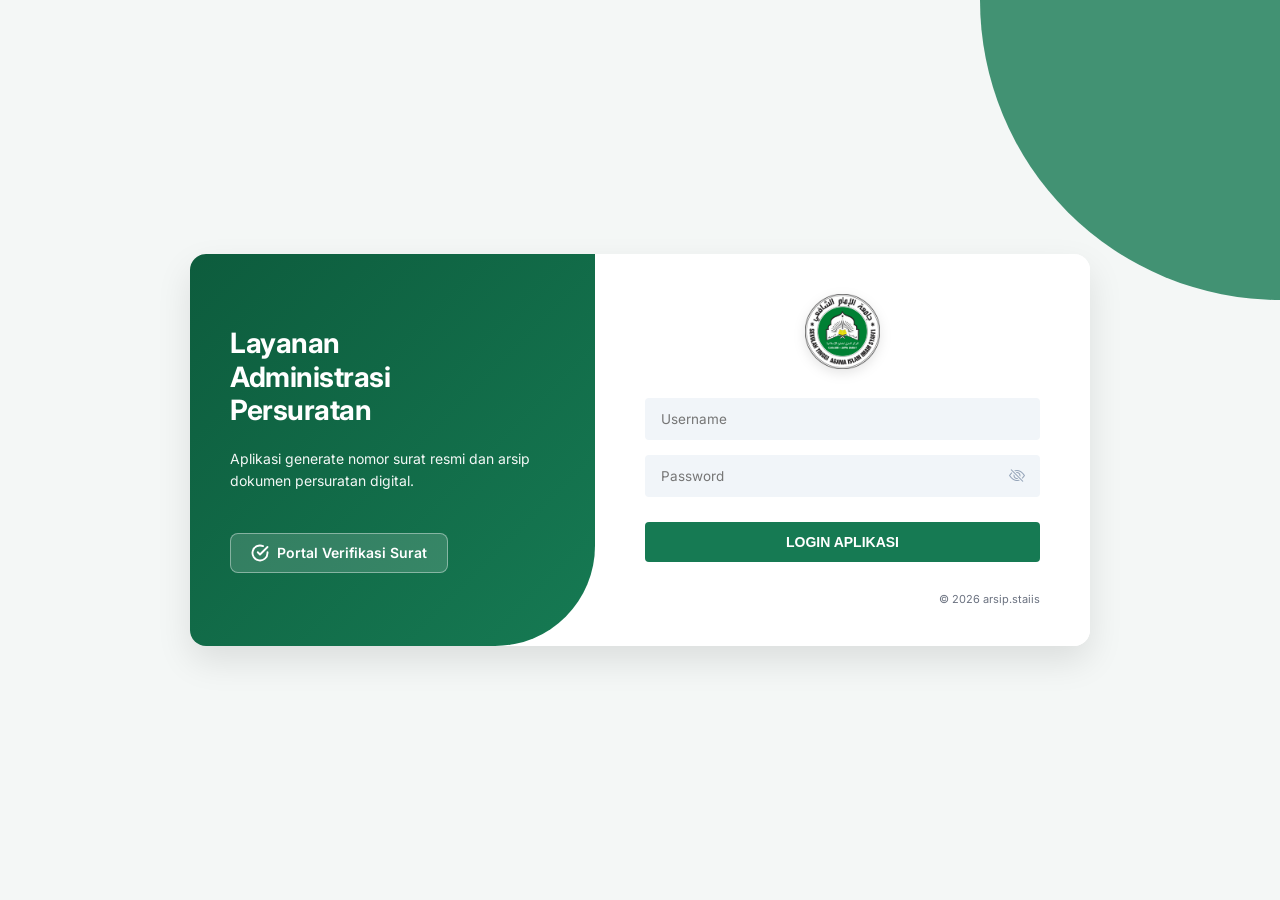
==== commit 51b8439b: "Update index.html" ====
--- a/index.html
+++ b/index.html
@@ -64,7 +64,7 @@
             <div class="header-top-wrapper">
                 <!-- KIRI: Logo dan Judul -->
                 <div class="logo-title-group">
-                    <img src="logo.png" alt="Logo STAIIS" class="header-logo">
+                    <img src="assets/logo.png" alt="Logo STAIIS" class="header-logo">
                     <div class="header-title-wrapper">
                         <span class="overline">LAYANAN ADMINISTRASI PERSURATAN</span>
                         <h1 class="header-title">Sistem Penomoran STAIIS</h1>
@@ -176,6 +176,28 @@
 
                 <button type="submit" id="btnSubmitPenomoran" class="btn-primary full-width">Buat Nomor</button>
             </form>
+            <div class="recent-history-box" style="margin-top: 35px; border-top: 1px solid #e5e7eb; padding-top: 20px;">
+                <h3 style="font-size: 14px; color: #374151; margin-bottom: 15px; font-weight: 600; display: flex; align-items: center; gap: 8px;">
+                    <svg viewBox="0 0 24 24" width="18" height="18" stroke="currentColor" stroke-width="2" fill="none" stroke-linecap="round" stroke-linejoin="round">
+                        <path d="M12 8v4l3 3m6-3a9 9 0 11-18 0 9 9 0 0118 0z"></path>
+                    </svg>
+                    5 Nomor Terakhir di Sistem
+                </h3>
+                <div class="table-scroll-wrapper" style="height: auto !important; min-height: unset !important; margin-bottom: 0;">
+                    <table style="width: 100%; border-collapse: collapse; font-size: 13px; text-align: left;">
+                        <thead>
+                            <tr style="background: #f8fafc; border-bottom: 1px solid #e5e7eb;">
+                                <th style="padding: 10px; color: #64748b; font-weight: 600; width: 20%;">Tanggal</th>
+                                <th style="padding: 10px; color: #64748b; font-weight: 600; width: 35%;">Nomor Surat</th>
+                                <th style="padding: 10px; color: #64748b; font-weight: 600;">Keterangan</th>
+                            </tr>
+                        </thead>
+                        <tbody id="badanRiwayat">
+                            <tr><td colspan="3" style="text-align: center; padding: 20px; color: #94a3b8;">Memuat riwayat...</td></tr>
+                        </tbody>
+                    </table>
+                </div>
+            </div>
         </div>
 
         <!-- TAB 2: UPLOAD BERKAS SCAN -->
@@ -316,7 +338,7 @@
     </div>
 
     <!-- Memanggil file JavaScript yang sudah dipisah -->
-     <script src="script.js?v=v14"></script>
+     <script src="js/script.js?v=2.0"></script>
 <!-- Modal Konfirmasi Logout Modern -->
     <div id="logoutModal" class="custom-modal-overlay">
         <div class="custom-modal-box">
